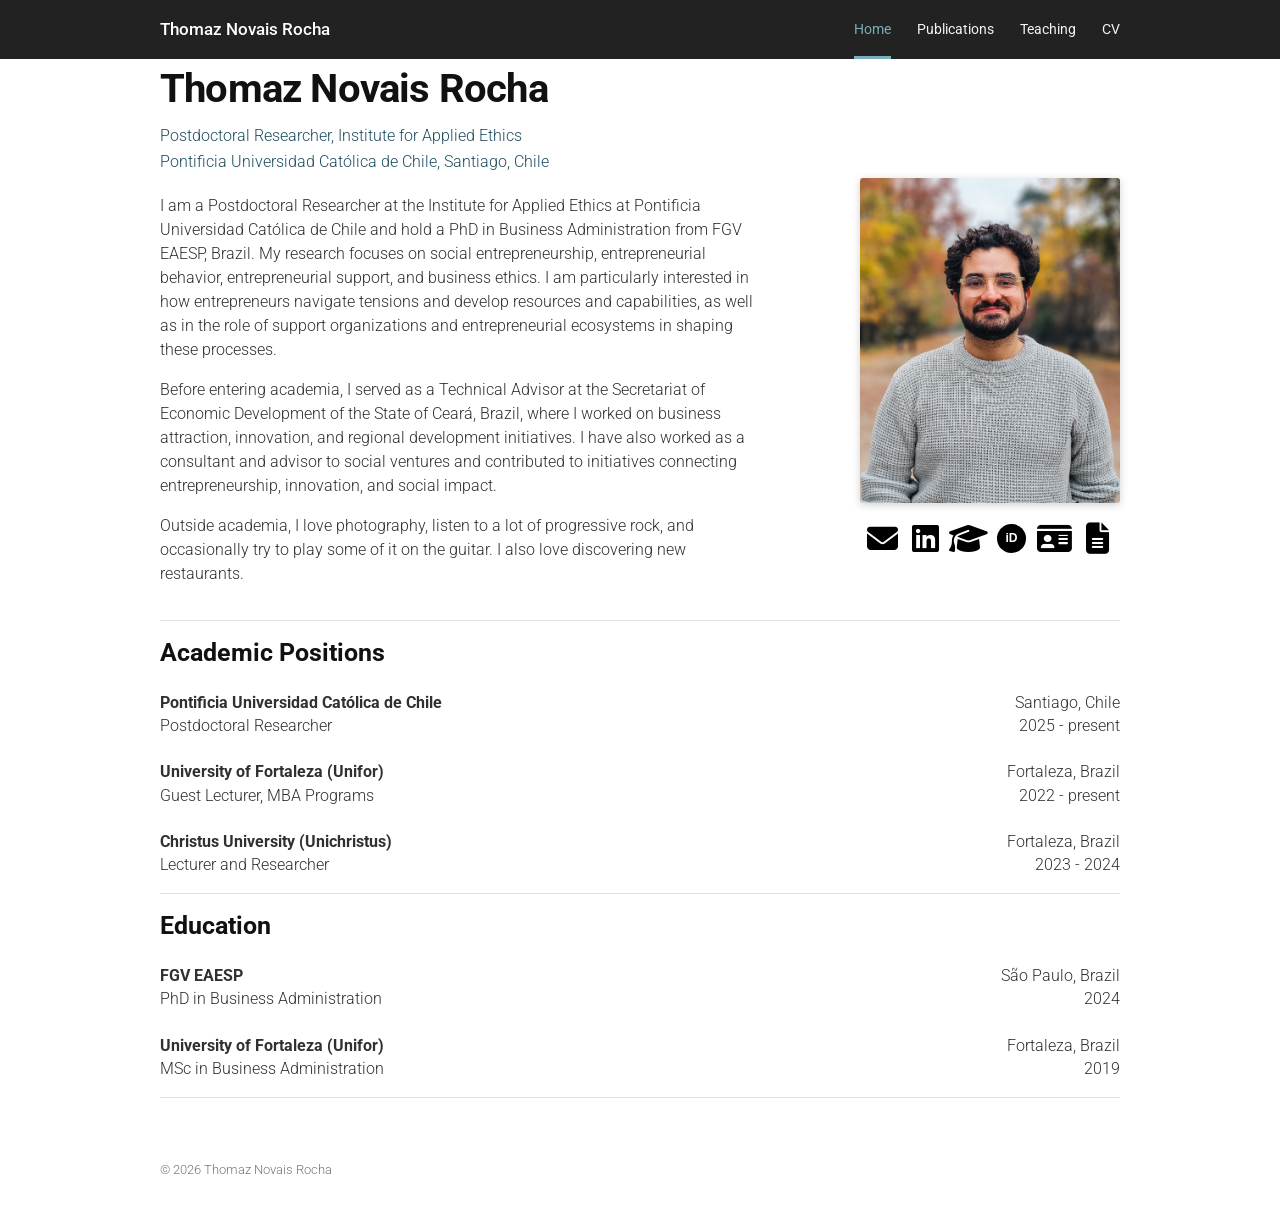
==== index.html @ 0691cf7c "Add dark site navigation to home" ====
<!doctype html>
<html lang="en">
<head>
  <meta charset="utf-8">
  <meta name="viewport" content="width=device-width, initial-scale=1">
  <meta name="description" content="Academic website of Thomaz Novais Rocha, Postdoctoral Researcher at the Institute for Applied Ethics, Pontificia Universidad Católica de Chile.">
  <meta property="og:title" content="Thomaz Novais Rocha">
  <meta property="og:description" content="Postdoctoral Researcher at the Institute for Applied Ethics, Pontificia Universidad Católica de Chile.">
  <meta property="og:type" content="website">
  <title>Thomaz Novais Rocha</title>
  <link rel="preconnect" href="https://fonts.googleapis.com">
  <link rel="preconnect" href="https://fonts.gstatic.com" crossorigin>
  <link href="https://fonts.googleapis.com/css2?family=Roboto+Mono:wght@400;500&family=Roboto:wght@300;400;500;700&display=swap" rel="stylesheet">
  <link rel="stylesheet" href="https://cdnjs.cloudflare.com/ajax/libs/font-awesome/6.6.0/css/all.min.css">
  <link rel="stylesheet" href="styles.css?v=20260915-16">
</head>
<body>
<header class="site-header">
  <div class="wrap top-nav">
    <div class="site-name"><a href="index.html">Thomaz Novais Rocha</a></div>
    <nav aria-label="Primary navigation">
      <a class="active" href="index.html">Home</a>
      <a href="publications.html">Publications</a>
      <a href="teaching.html">Teaching</a>
      <a href="cv.html">CV</a>
    </nav>
  </div>
</header>

<main>
  <div class="wrap">
    <section class="intro-section">
      <div class="intro-copy">
        <h1>Thomaz Novais Rocha</h1>
        <p class="role">Postdoctoral Researcher, Institute for Applied Ethics</p>
        <p class="affil">Pontificia Universidad Católica de Chile, Santiago, Chile</p>

        <div class="bio">
          <p>I am a Postdoctoral Researcher at the Institute for Applied Ethics at Pontificia Universidad Católica de Chile and hold a PhD in Business Administration from FGV EAESP, Brazil. My research focuses on social entrepreneurship, entrepreneurial behavior, entrepreneurial support, and business ethics. I am particularly interested in how entrepreneurs navigate tensions and develop resources and capabilities, as well as in the role of support organizations and entrepreneurial ecosystems in shaping these processes.</p>

          <p>Before entering academia, I served as a Technical Advisor at the Secretariat of Economic Development of the State of Ceará, Brazil, where I worked on business attraction, innovation, and regional development initiatives. I have also worked as a consultant and advisor to social ventures and contributed to initiatives connecting entrepreneurship, innovation, and social impact.</p>

          <p>Outside academia, I love photography, listen to a lot of progressive rock, and occasionally try to play some of it on the guitar. I also love discovering new restaurants.</p>
        </div>
      </div>

      <aside class="profile-panel" aria-label="Profile links">
        <img class="photo" src="assets/thomaz.jpg" alt="Thomaz Novais Rocha">
        <div class="contact-icons">
          <a href="mailto:thomaz.novais@uc.cl" aria-label="Email" title="Email"><i class="fa-solid fa-envelope"></i></a>
          <a href="https://www.linkedin.com/in/thomaznr/" target="_blank" rel="noopener" aria-label="LinkedIn" title="LinkedIn"><i class="fa-brands fa-linkedin"></i></a>
          <a href="https://scholar.google.com.br/citations?hl=pt-BR&user=ff-VyqAAAAAJ" target="_blank" rel="noopener" aria-label="Google Scholar" title="Google Scholar"><i class="fa-solid fa-graduation-cap"></i></a>
          <a href="https://orcid.org/0000-0002-9098-4079" target="_blank" rel="noopener" aria-label="ORCID" title="ORCID" class="orcid-link">
            <svg class="orcid-icon" viewBox="0 0 64 64" aria-hidden="true" focusable="false"><circle cx="32" cy="32" r="30" fill="currentColor"/><text x="32" y="40" text-anchor="middle" font-family="Arial, Helvetica, sans-serif" font-size="25" font-weight="700" fill="#fff">iD</text></svg>
          </a>
          <a href="http://lattes.cnpq.br/4488972734189417" target="_blank" rel="noopener" aria-label="Lattes" title="Lattes"><i class="fa-solid fa-id-card"></i></a>
          <a href="cv.html" aria-label="Curriculum Vitae" title="Curriculum Vitae"><i class="fa-solid fa-file-lines"></i></a>
        </div>
      </aside>
    </section>

    <hr class="home-rule">

    <div class="academic-container">
      <p class="academic-heading">Academic Positions</p>

      <div class="bioword1 academic-bold">Pontificia Universidad Católica de Chile</div>
      <div class="bioword2">Santiago, Chile</div>
      <br>
      <div class="bioword1">Postdoctoral Researcher</div>
      <div class="bioword2">2025 - present</div>
      <br><br>

      <div class="bioword1 academic-bold">University of Fortaleza (Unifor)</div>
      <div class="bioword2">Fortaleza, Brazil</div>
      <br>
      <div class="bioword1">Guest Lecturer, MBA Programs</div>
      <div class="bioword2">2022 - present</div>
      <br><br>

      <div class="bioword1 academic-bold">Christus University (Unichristus)</div>
      <div class="bioword2">Fortaleza, Brazil</div>
      <br>
      <div class="bioword1">Lecturer and Researcher</div>
      <div class="bioword2">2023 - 2024</div>
      <br>
    </div>

    <hr class="home-rule">

    <div class="academic-container">
      <p class="academic-heading">Education</p>

      <div class="bioword1 academic-bold">FGV EAESP</div>
      <div class="bioword2">São Paulo, Brazil</div>
      <br>
      <div class="bioword1">PhD in Business Administration</div>
      <div class="bioword2">2024</div>
      <br><br>

      <div class="bioword1 academic-bold">University of Fortaleza (Unifor)</div>
      <div class="bioword2">Fortaleza, Brazil</div>
      <br>
      <div class="bioword1">MSc in Business Administration</div>
      <div class="bioword2">2019</div>
      <br>
    </div>

    <hr class="home-rule">
  </div>
</main>

<footer><div class="wrap">© 2026 Thomaz Novais Rocha</div></footer>
</body>
</html>
---- styles.css ----
:root{--ink:#303030;--muted:#555;--line:#e1e1e1;--link:#111;--paper:#fff;--soft:#f7f7f7;--accent:#1f4e5f;--accent-dark:#173b48;--accent-soft:#eef4f5;--accent-line:#cddfe4;--nav:#222;--nav-accent:#79aebb;--max:960px}*{box-sizing:border-box}html{scroll-behavior:smooth}body{margin:0;background:var(--paper);color:var(--ink);font-family:"Roboto",Arial,sans-serif;font-size:16px;font-weight:300;line-height:1.5}.wrap{width:min(calc(100% - 64px),var(--max));margin:0 auto}a{color:var(--link)}header{background:var(--nav)}.top-nav{min-height:58px;display:flex;justify-content:space-between;align-items:center;gap:28px}.site-name{flex:0 0 auto}.site-name a{color:#fff;text-decoration:none;font-size:17px;font-weight:500;line-height:1}.top-nav nav{display:flex;gap:26px;align-items:center;justify-content:flex-end;flex-wrap:wrap}.top-nav nav a{color:#f4f4f4;text-decoration:none;font-size:14px;font-weight:400;padding:19px 0 16px;border-bottom:3px solid transparent;transition:color .15s ease,border-color .15s ease}.top-nav nav a:hover,.top-nav nav a.active{color:var(--nav-accent);border-bottom-color:var(--nav-accent)}main{padding:8px 0 40px}.intro-section{display:grid;grid-template-columns:minmax(0,1fr) 260px;column-gap:42px;align-items:start;padding:0 0 18px;border-top:0}.intro-copy h1{font-size:40px;line-height:1.12;font-weight:700;letter-spacing:-.02em;margin:0 0 10px;color:#111}.intro-copy h1 strong{font-weight:700}.role,.affil{font-size:16px;margin:0;color:var(--accent)}.role{margin-top:12px;font-weight:300}.affil{margin-top:2px;margin-bottom:20px}.bio{max-width:600px;font-size:16px}.bio p{margin:0 0 16px}.profile-panel{padding-top:111px}.photo{width:100%;display:block;border-radius:3px;box-shadow:0 2px 8px rgba(0,0,0,.18);aspect-ratio:4/5;object-fit:cover}.contact-icons{display:flex;justify-content:center;gap:11px;margin-top:18px;align-items:center;flex-wrap:nowrap}.contact-icons a{color:#000;text-decoration:none;font-size:31px;line-height:1;display:inline-flex;align-items:center;justify-content:center;width:32px;height:34px;transition:color .15s ease,opacity .15s ease}.contact-icons a:hover{color:var(--accent);opacity:1}.orcid-icon{width:31px;height:31px;display:block}.home-rule{border:0;border-top:1px solid var(--line);margin:0}.academic-container{width:100%;display:block;padding:17px 0 17px;font-size:16px;line-height:1.45;overflow:auto}.academic-heading{font-size:25px;font-weight:700;line-height:1.2;margin:0 0 23px;color:#111}.academic-bold{font-weight:700}.bioword1{float:left}.bioword2{float:right;text-align:right}.page{max-width:900px;padding-top:44px}.page h1{font-size:36px;font-weight:400;line-height:1.15;margin:0 0 18px;color:#222}.page-intro{font-size:16px;color:#444;max-width:780px;margin:0 0 38px}.entry{padding:24px 0;border-top:1px solid var(--line)}.entry h2{font-size:21px;font-weight:500;line-height:1.35;margin:0 0 7px;color:#2b2b2b}.entry p{margin:7px 0}.entry a,.page a{color:var(--accent)}.entry a:hover,.page a:hover{text-decoration:underline}.meta,.status{color:#555}.citation{max-width:840px}.citation strong{font-weight:700;color:#222}.badge{display:inline-block;font-family:"Roboto Mono",monospace;font-size:12px;font-weight:400;padding:3px 7px;border:1px solid var(--accent-line);border-radius:2px;background:transparent;color:var(--accent);letter-spacing:.01em}.course-list{margin:14px 0 0;padding-left:22px}.course-list li{margin:8px 0}.course-level{display:inline-block;margin-left:7px;padding:2px 7px;border:1px solid var(--accent-line);border-radius:2px;background:var(--accent-soft);color:var(--accent);font-family:"Roboto Mono",monospace;font-size:10px;font-weight:400;line-height:1.35;letter-spacing:.02em;vertical-align:1px;white-space:nowrap}.cv-page{max-width:960px}.cv-header{display:flex;align-items:center;justify-content:space-between;gap:24px;margin-bottom:20px}.cv-header h1{margin:0}.cv-download{display:inline-flex;align-items:center;justify-content:center;padding:8px 13px;border:1px solid var(--accent);border-radius:2px;background:#fff;color:var(--accent)!important;font-family:"Roboto Mono",monospace;font-size:12px;font-weight:500;letter-spacing:.01em;text-decoration:none;white-space:nowrap;transition:background .15s ease,color .15s ease,border-color .15s ease}.cv-download:hover{background:var(--accent);border-color:var(--accent);color:#fff!important;text-decoration:none!important}.cv-frame{display:block;width:100%;height:calc(100vh - 190px);min-height:720px;border:1px solid var(--line);background:#f5f5f5}.cv-fallback{font-size:14px;color:#666;margin-top:12px}footer{padding:22px 0 34px;color:#777;font-size:13px;margin-top:0}@media(max-width:760px){.wrap{width:min(calc(100% - 36px),var(--max))}.top-nav{min-height:auto;align-items:flex-start;flex-direction:column;gap:8px;padding:14px 0 0}.site-name a{font-size:16px}.top-nav nav{gap:18px;justify-content:flex-start;width:100%}.top-nav nav a{padding:8px 0 11px}.intro-section{grid-template-columns:1fr;gap:26px;padding-bottom:28px}.intro-copy h1{font-size:34px}.bio{max-width:none}.profile-panel{padding-top:0;max-width:300px}.contact-icons{justify-content:flex-start;padding-left:6px;gap:14px;flex-wrap:wrap}.bioword1,.bioword2{float:none;text-align:left}.academic-container br{display:none}.academic-container .bioword2{margin-bottom:10px}.academic-heading{margin-bottom:18px}.page{padding-top:32px}.page h1{font-size:32px}.cv-header{align-items:flex-start}.cv-frame{height:72vh;min-height:540px}}
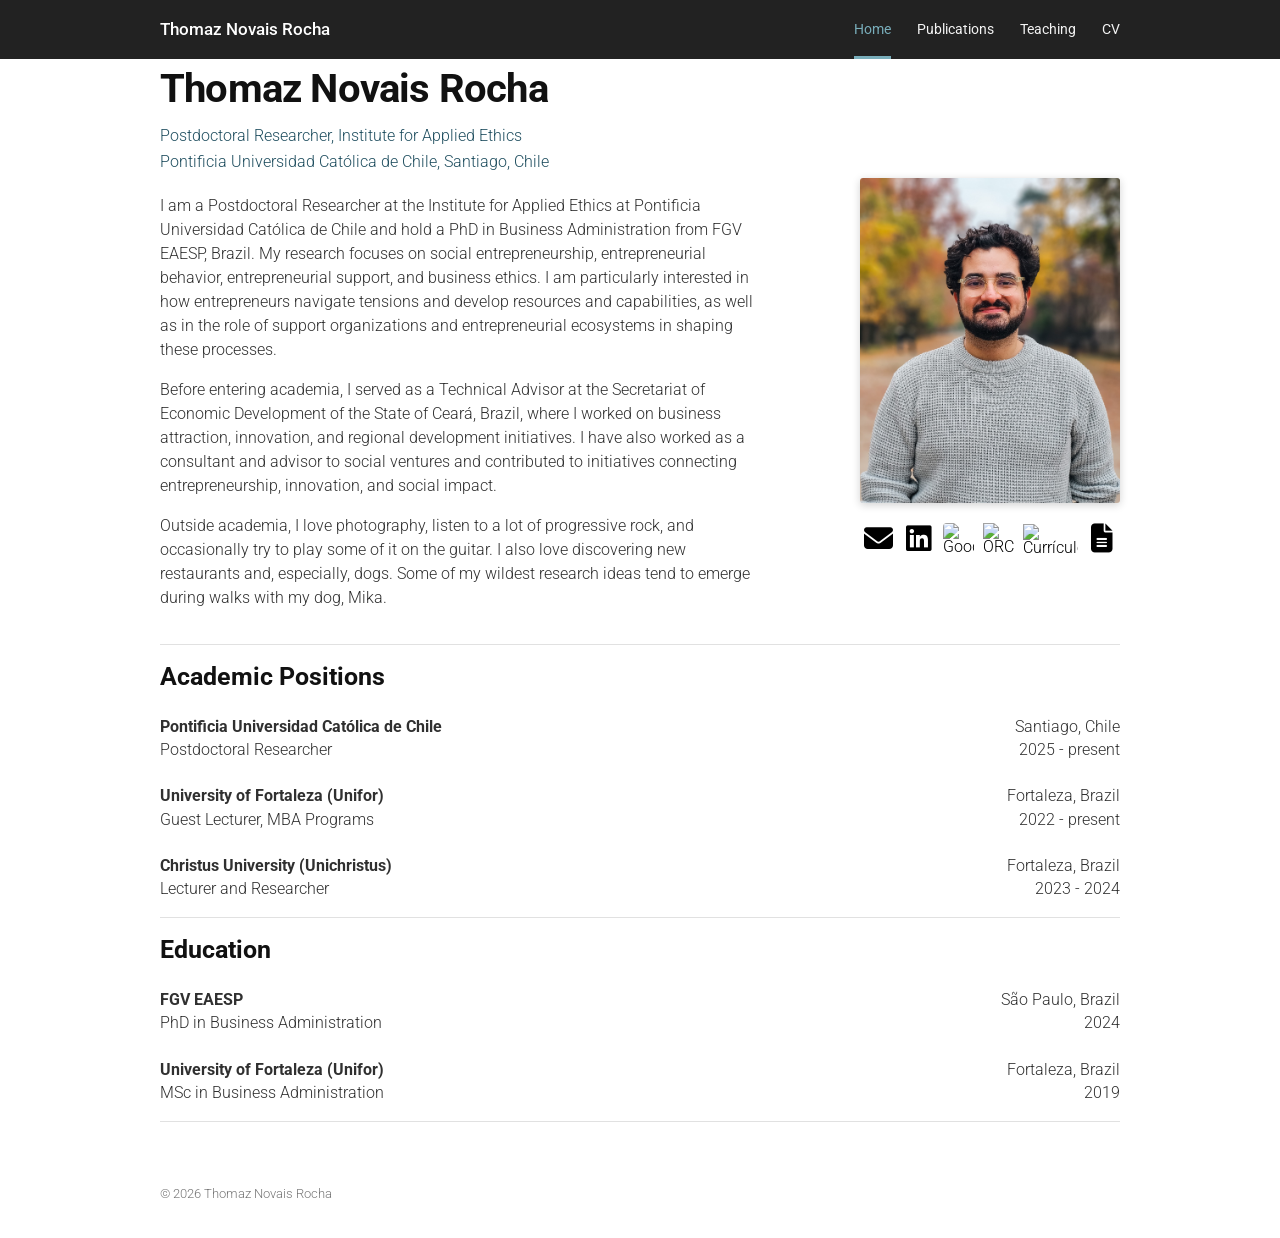
==== commit edc07076: "Use real Scholar ORCID and Lattes logos and add Mika bio note" ====
--- a/index.html
+++ b/index.html
@@ -12,7 +12,7 @@
   <link rel="preconnect" href="https://fonts.gstatic.com" crossorigin>
   <link href="https://fonts.googleapis.com/css2?family=Roboto+Mono:wght@400;500&family=Roboto:wght@300;400;500;700&display=swap" rel="stylesheet">
   <link rel="stylesheet" href="https://cdnjs.cloudflare.com/ajax/libs/font-awesome/6.6.0/css/all.min.css">
-  <link rel="stylesheet" href="styles.css?v=20260915-16">
+  <link rel="stylesheet" href="styles.css?v=20260915-17">
 </head>
 <body>
 <header class="site-header">
@@ -40,7 +40,7 @@
 
           <p>Before entering academia, I served as a Technical Advisor at the Secretariat of Economic Development of the State of Ceará, Brazil, where I worked on business attraction, innovation, and regional development initiatives. I have also worked as a consultant and advisor to social ventures and contributed to initiatives connecting entrepreneurship, innovation, and social impact.</p>
 
-          <p>Outside academia, I love photography, listen to a lot of progressive rock, and occasionally try to play some of it on the guitar. I also love discovering new restaurants.</p>
+          <p>Outside academia, I love photography, listen to a lot of progressive rock, and occasionally try to play some of it on the guitar. I also love discovering new restaurants and, especially, dogs. Some of my wildest research ideas tend to emerge during walks with my dog, Mika.</p>
         </div>
       </div>
 
@@ -49,11 +49,9 @@
         <div class="contact-icons">
           <a href="mailto:thomaz.novais@uc.cl" aria-label="Email" title="Email"><i class="fa-solid fa-envelope"></i></a>
           <a href="https://www.linkedin.com/in/thomaznr/" target="_blank" rel="noopener" aria-label="LinkedIn" title="LinkedIn"><i class="fa-brands fa-linkedin"></i></a>
-          <a href="https://scholar.google.com.br/citations?hl=pt-BR&user=ff-VyqAAAAAJ" target="_blank" rel="noopener" aria-label="Google Scholar" title="Google Scholar"><i class="fa-solid fa-graduation-cap"></i></a>
-          <a href="https://orcid.org/0000-0002-9098-4079" target="_blank" rel="noopener" aria-label="ORCID" title="ORCID" class="orcid-link">
-            <svg class="orcid-icon" viewBox="0 0 64 64" aria-hidden="true" focusable="false"><circle cx="32" cy="32" r="30" fill="currentColor"/><text x="32" y="40" text-anchor="middle" font-family="Arial, Helvetica, sans-serif" font-size="25" font-weight="700" fill="#fff">iD</text></svg>
-          </a>
-          <a href="http://lattes.cnpq.br/4488972734189417" target="_blank" rel="noopener" aria-label="Lattes" title="Lattes"><i class="fa-solid fa-id-card"></i></a>
+          <a class="logo-link" href="https://scholar.google.com.br/citations?hl=pt-BR&user=ff-VyqAAAAAJ" target="_blank" rel="noopener" aria-label="Google Scholar" title="Google Scholar"><img class="contact-logo scholar-logo" src="https://scholar.google.com/apple-touch-icon.png" alt="Google Scholar logo"></a>
+          <a class="logo-link" href="https://orcid.org/0000-0002-9098-4079" target="_blank" rel="noopener" aria-label="ORCID" title="ORCID"><img class="contact-logo orcid-logo" src="https://orcid.org/sites/default/files/images/orcid_32x32.png" alt="ORCID iD logo"></a>
+          <a class="logo-link" href="http://lattes.cnpq.br/4488972734189417" target="_blank" rel="noopener" aria-label="Lattes" title="Lattes"><img class="contact-logo lattes-logo" src="https://www.gov.br/cnpq/pt-br/acesso-a-informacao/acoes-e-programas/premios/premio-mulheres-ciencia/icone-lattes.png/@@images/image" alt="Currículo Lattes logo"></a>
           <a href="cv.html" aria-label="Curriculum Vitae" title="Curriculum Vitae"><i class="fa-solid fa-file-lines"></i></a>
         </div>
       </aside>
--- a/styles.css
+++ b/styles.css
@@ -1 +1 @@
-:root{--ink:#303030;--muted:#555;--line:#e1e1e1;--link:#111;--paper:#fff;--soft:#f7f7f7;--accent:#1f4e5f;--accent-dark:#173b48;--accent-soft:#eef4f5;--accent-line:#cddfe4;--nav:#222;--nav-accent:#79aebb;--max:960px}*{box-sizing:border-box}html{scroll-behavior:smooth}body{margin:0;background:var(--paper);color:var(--ink);font-family:"Roboto",Arial,sans-serif;font-size:16px;font-weight:300;line-height:1.5}.wrap{width:min(calc(100% - 64px),var(--max));margin:0 auto}a{color:var(--link)}header{background:var(--nav)}.top-nav{min-height:58px;display:flex;justify-content:space-between;align-items:center;gap:28px}.site-name{flex:0 0 auto}.site-name a{color:#fff;text-decoration:none;font-size:17px;font-weight:500;line-height:1}.top-nav nav{display:flex;gap:26px;align-items:center;justify-content:flex-end;flex-wrap:wrap}.top-nav nav a{color:#f4f4f4;text-decoration:none;font-size:14px;font-weight:400;padding:19px 0 16px;border-bottom:3px solid transparent;transition:color .15s ease,border-color .15s ease}.top-nav nav a:hover,.top-nav nav a.active{color:var(--nav-accent);border-bottom-color:var(--nav-accent)}main{padding:8px 0 40px}.intro-section{display:grid;grid-template-columns:minmax(0,1fr) 260px;column-gap:42px;align-items:start;padding:0 0 18px;border-top:0}.intro-copy h1{font-size:40px;line-height:1.12;font-weight:700;letter-spacing:-.02em;margin:0 0 10px;color:#111}.intro-copy h1 strong{font-weight:700}.role,.affil{font-size:16px;margin:0;color:var(--accent)}.role{margin-top:12px;font-weight:300}.affil{margin-top:2px;margin-bottom:20px}.bio{max-width:600px;font-size:16px}.bio p{margin:0 0 16px}.profile-panel{padding-top:111px}.photo{width:100%;display:block;border-radius:3px;box-shadow:0 2px 8px rgba(0,0,0,.18);aspect-ratio:4/5;object-fit:cover}.contact-icons{display:flex;justify-content:center;gap:11px;margin-top:18px;align-items:center;flex-wrap:nowrap}.contact-icons a{color:#000;text-decoration:none;font-size:31px;line-height:1;display:inline-flex;align-items:center;justify-content:center;width:32px;height:34px;transition:color .15s ease,opacity .15s ease}.contact-icons a:hover{color:var(--accent);opacity:1}.orcid-icon{width:31px;height:31px;display:block}.home-rule{border:0;border-top:1px solid var(--line);margin:0}.academic-container{width:100%;display:block;padding:17px 0 17px;font-size:16px;line-height:1.45;overflow:auto}.academic-heading{font-size:25px;font-weight:700;line-height:1.2;margin:0 0 23px;color:#111}.academic-bold{font-weight:700}.bioword1{float:left}.bioword2{float:right;text-align:right}.page{max-width:900px;padding-top:44px}.page h1{font-size:36px;font-weight:400;line-height:1.15;margin:0 0 18px;color:#222}.page-intro{font-size:16px;color:#444;max-width:780px;margin:0 0 38px}.entry{padding:24px 0;border-top:1px solid var(--line)}.entry h2{font-size:21px;font-weight:500;line-height:1.35;margin:0 0 7px;color:#2b2b2b}.entry p{margin:7px 0}.entry a,.page a{color:var(--accent)}.entry a:hover,.page a:hover{text-decoration:underline}.meta,.status{color:#555}.citation{max-width:840px}.citation strong{font-weight:700;color:#222}.badge{display:inline-block;font-family:"Roboto Mono",monospace;font-size:12px;font-weight:400;padding:3px 7px;border:1px solid var(--accent-line);border-radius:2px;background:transparent;color:var(--accent);letter-spacing:.01em}.course-list{margin:14px 0 0;padding-left:22px}.course-list li{margin:8px 0}.course-level{display:inline-block;margin-left:7px;padding:2px 7px;border:1px solid var(--accent-line);border-radius:2px;background:var(--accent-soft);color:var(--accent);font-family:"Roboto Mono",monospace;font-size:10px;font-weight:400;line-height:1.35;letter-spacing:.02em;vertical-align:1px;white-space:nowrap}.cv-page{max-width:960px}.cv-header{display:flex;align-items:center;justify-content:space-between;gap:24px;margin-bottom:20px}.cv-header h1{margin:0}.cv-download{display:inline-flex;align-items:center;justify-content:center;padding:8px 13px;border:1px solid var(--accent);border-radius:2px;background:#fff;color:var(--accent)!important;font-family:"Roboto Mono",monospace;font-size:12px;font-weight:500;letter-spacing:.01em;text-decoration:none;white-space:nowrap;transition:background .15s ease,color .15s ease,border-color .15s ease}.cv-download:hover{background:var(--accent);border-color:var(--accent);color:#fff!important;text-decoration:none!important}.cv-frame{display:block;width:100%;height:calc(100vh - 190px);min-height:720px;border:1px solid var(--line);background:#f5f5f5}.cv-fallback{font-size:14px;color:#666;margin-top:12px}footer{padding:22px 0 34px;color:#777;font-size:13px;margin-top:0}@media(max-width:760px){.wrap{width:min(calc(100% - 36px),var(--max))}.top-nav{min-height:auto;align-items:flex-start;flex-direction:column;gap:8px;padding:14px 0 0}.site-name a{font-size:16px}.top-nav nav{gap:18px;justify-content:flex-start;width:100%}.top-nav nav a{padding:8px 0 11px}.intro-section{grid-template-columns:1fr;gap:26px;padding-bottom:28px}.intro-copy h1{font-size:34px}.bio{max-width:none}.profile-panel{padding-top:0;max-width:300px}.contact-icons{justify-content:flex-start;padding-left:6px;gap:14px;flex-wrap:wrap}.bioword1,.bioword2{float:none;text-align:left}.academic-container br{display:none}.academic-container .bioword2{margin-bottom:10px}.academic-heading{margin-bottom:18px}.page{padding-top:32px}.page h1{font-size:32px}.cv-header{align-items:flex-start}.cv-frame{height:72vh;min-height:540px}}+:root{--ink:#303030;--muted:#555;--line:#e1e1e1;--link:#111;--paper:#fff;--soft:#f7f7f7;--accent:#1f4e5f;--accent-dark:#173b48;--accent-soft:#eef4f5;--accent-line:#cddfe4;--nav:#222;--nav-accent:#79aebb;--max:960px}*{box-sizing:border-box}html{scroll-behavior:smooth}body{margin:0;background:var(--paper);color:var(--ink);font-family:"Roboto",Arial,sans-serif;font-size:16px;font-weight:300;line-height:1.5}.wrap{width:min(calc(100% - 64px),var(--max));margin:0 auto}a{color:var(--link)}header{background:var(--nav)}.top-nav{min-height:58px;display:flex;justify-content:space-between;align-items:center;gap:28px}.site-name{flex:0 0 auto}.site-name a{color:#fff;text-decoration:none;font-size:17px;font-weight:500;line-height:1}.top-nav nav{display:flex;gap:26px;align-items:center;justify-content:flex-end;flex-wrap:wrap}.top-nav nav a{color:#f4f4f4;text-decoration:none;font-size:14px;font-weight:400;padding:19px 0 16px;border-bottom:3px solid transparent;transition:color .15s ease,border-color .15s ease}.top-nav nav a:hover,.top-nav nav a.active{color:var(--nav-accent);border-bottom-color:var(--nav-accent)}main{padding:8px 0 40px}.intro-section{display:grid;grid-template-columns:minmax(0,1fr) 260px;column-gap:42px;align-items:start;padding:0 0 18px;border-top:0}.intro-copy h1{font-size:40px;line-height:1.12;font-weight:700;letter-spacing:-.02em;margin:0 0 10px;color:#111}.intro-copy h1 strong{font-weight:700}.role,.affil{font-size:16px;margin:0;color:var(--accent)}.role{margin-top:12px;font-weight:300}.affil{margin-top:2px;margin-bottom:20px}.bio{max-width:600px;font-size:16px}.bio p{margin:0 0 16px}.profile-panel{padding-top:111px}.photo{width:100%;display:block;border-radius:3px;box-shadow:0 2px 8px rgba(0,0,0,.18);aspect-ratio:4/5;object-fit:cover}.contact-icons{display:flex;justify-content:center;gap:9px;margin-top:18px;align-items:center;flex-wrap:nowrap}.contact-icons a{color:#000;text-decoration:none;line-height:1;display:inline-flex;align-items:center;justify-content:center;height:34px;transition:opacity .15s ease,transform .15s ease}.contact-icons a:not(.logo-link){font-size:29px;width:31px}.contact-icons a:hover{opacity:.72;transform:translateY(-1px)}.contact-logo{display:block;object-fit:contain}.scholar-logo{width:31px;height:31px;border-radius:4px}.orcid-logo{width:31px;height:31px}.lattes-logo{width:55px;height:29px}.home-rule{border:0;border-top:1px solid var(--line);margin:0}.academic-container{width:100%;display:block;padding:17px 0 17px;font-size:16px;line-height:1.45;overflow:auto}.academic-heading{font-size:25px;font-weight:700;line-height:1.2;margin:0 0 23px;color:#111}.academic-bold{font-weight:700}.bioword1{float:left}.bioword2{float:right;text-align:right}.page{max-width:900px;padding-top:44px}.page h1{font-size:36px;font-weight:400;line-height:1.15;margin:0 0 18px;color:#222}.page-intro{font-size:16px;color:#444;max-width:780px;margin:0 0 38px}.entry{padding:24px 0;border-top:1px solid var(--line)}.entry h2{font-size:21px;font-weight:500;line-height:1.35;margin:0 0 7px;color:#2b2b2b}.entry p{margin:7px 0}.entry a,.page a{color:var(--accent)}.entry a:hover,.page a:hover{text-decoration:underline}.meta,.status{color:#555}.citation{max-width:840px}.citation strong{font-weight:700;color:#222}.badge{display:inline-block;font-family:"Roboto Mono",monospace;font-size:12px;font-weight:400;padding:3px 7px;border:1px solid var(--accent-line);border-radius:2px;background:transparent;color:var(--accent);letter-spacing:.01em}.course-list{margin:14px 0 0;padding-left:22px}.course-list li{margin:8px 0}.course-level{display:inline-block;margin-left:7px;padding:2px 7px;border:1px solid var(--accent-line);border-radius:2px;background:var(--accent-soft);color:var(--accent);font-family:"Roboto Mono",monospace;font-size:10px;font-weight:400;line-height:1.35;letter-spacing:.02em;vertical-align:1px;white-space:nowrap}.cv-page{max-width:960px}.cv-header{display:flex;align-items:center;justify-content:space-between;gap:24px;margin-bottom:20px}.cv-header h1{margin:0}.cv-download{display:inline-flex;align-items:center;justify-content:center;padding:8px 13px;border:1px solid var(--accent);border-radius:2px;background:#fff;color:var(--accent)!important;font-family:"Roboto Mono",monospace;font-size:12px;font-weight:500;letter-spacing:.01em;text-decoration:none;white-space:nowrap;transition:background .15s ease,color .15s ease,border-color .15s ease}.cv-download:hover{background:var(--accent);border-color:var(--accent);color:#fff!important;text-decoration:none!important}.cv-frame{display:block;width:100%;height:calc(100vh - 190px);min-height:720px;border:1px solid var(--line);background:#f5f5f5}.cv-fallback{font-size:14px;color:#666;margin-top:12px}footer{padding:22px 0 34px;color:#777;font-size:13px;margin-top:0}@media(max-width:760px){.wrap{width:min(calc(100% - 36px),var(--max))}.top-nav{min-height:auto;align-items:flex-start;flex-direction:column;gap:8px;padding:14px 0 0}.site-name a{font-size:16px}.top-nav nav{gap:18px;justify-content:flex-start;width:100%}.top-nav nav a{padding:8px 0 11px}.intro-section{grid-template-columns:1fr;gap:26px;padding-bottom:28px}.intro-copy h1{font-size:34px}.bio{max-width:none}.profile-panel{padding-top:0;max-width:300px}.contact-icons{justify-content:flex-start;padding-left:6px;gap:11px;flex-wrap:wrap}.bioword1,.bioword2{float:none;text-align:left}.academic-container br{display:none}.academic-container .bioword2{margin-bottom:10px}.academic-heading{margin-bottom:18px}.page{padding-top:32px}.page h1{font-size:32px}.cv-header{align-items:flex-start}.cv-frame{height:72vh;min-height:540px}}
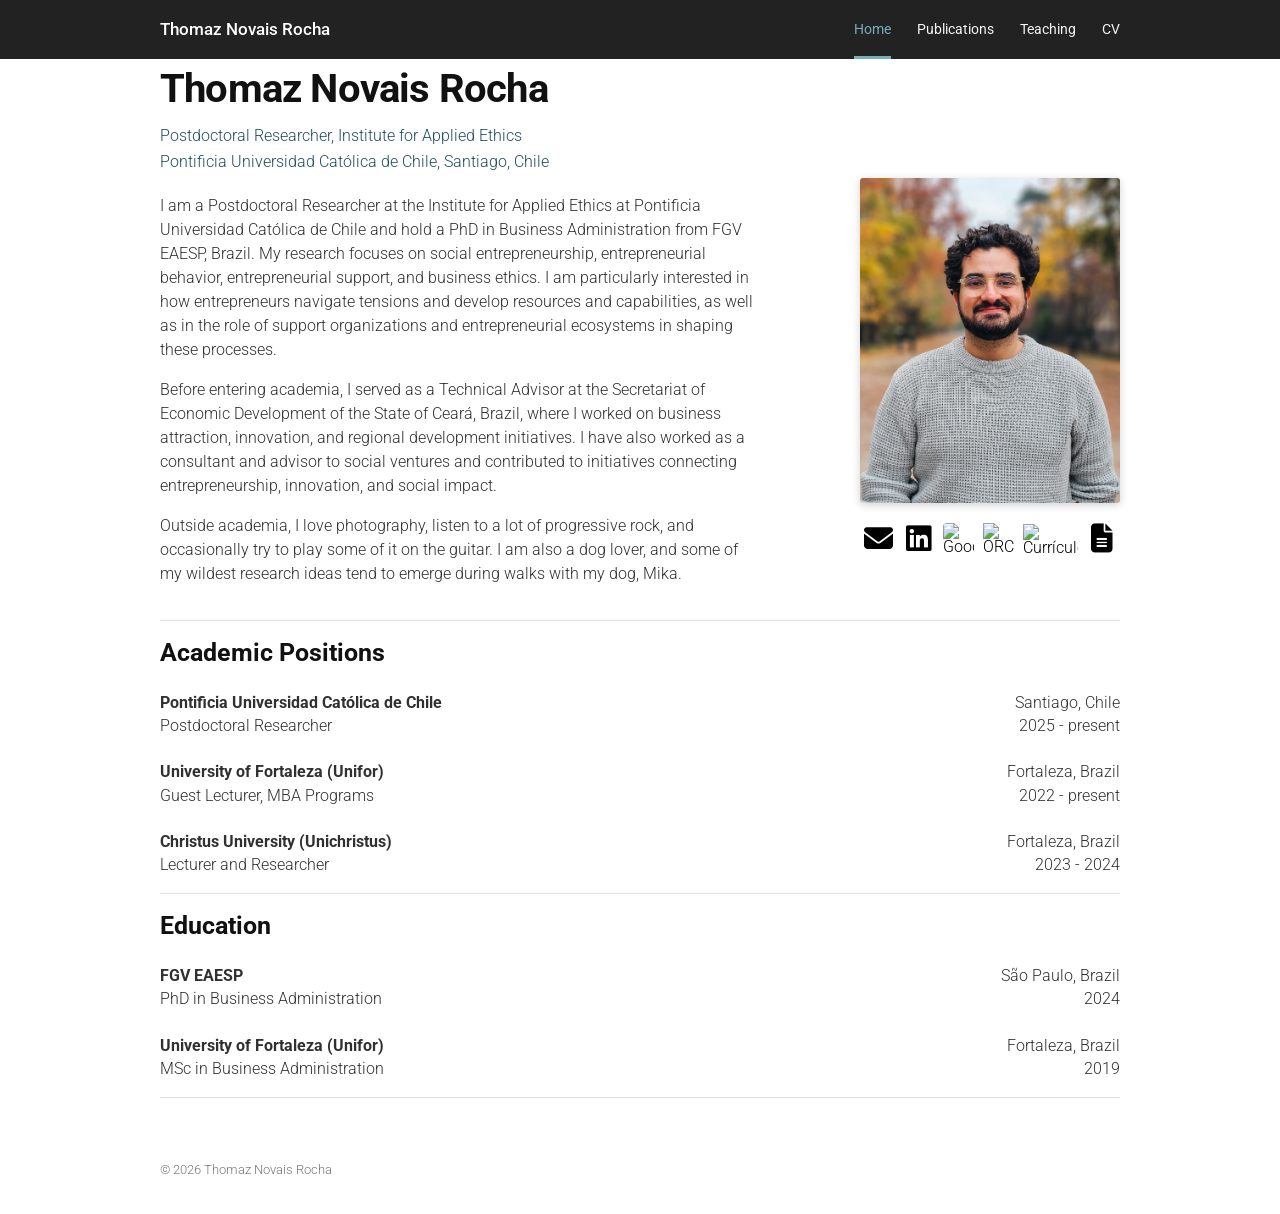
==== commit 95d6b490: "Remove restaurant reference from bio" ====
--- a/index.html
+++ b/index.html
@@ -40,7 +40,7 @@
 
           <p>Before entering academia, I served as a Technical Advisor at the Secretariat of Economic Development of the State of Ceará, Brazil, where I worked on business attraction, innovation, and regional development initiatives. I have also worked as a consultant and advisor to social ventures and contributed to initiatives connecting entrepreneurship, innovation, and social impact.</p>
 
-          <p>Outside academia, I love photography, listen to a lot of progressive rock, and occasionally try to play some of it on the guitar. I also love discovering new restaurants and, especially, dogs. Some of my wildest research ideas tend to emerge during walks with my dog, Mika.</p>
+          <p>Outside academia, I love photography, listen to a lot of progressive rock, and occasionally try to play some of it on the guitar. I am also a dog lover, and some of my wildest research ideas tend to emerge during walks with my dog, Mika.</p>
         </div>
       </div>
 
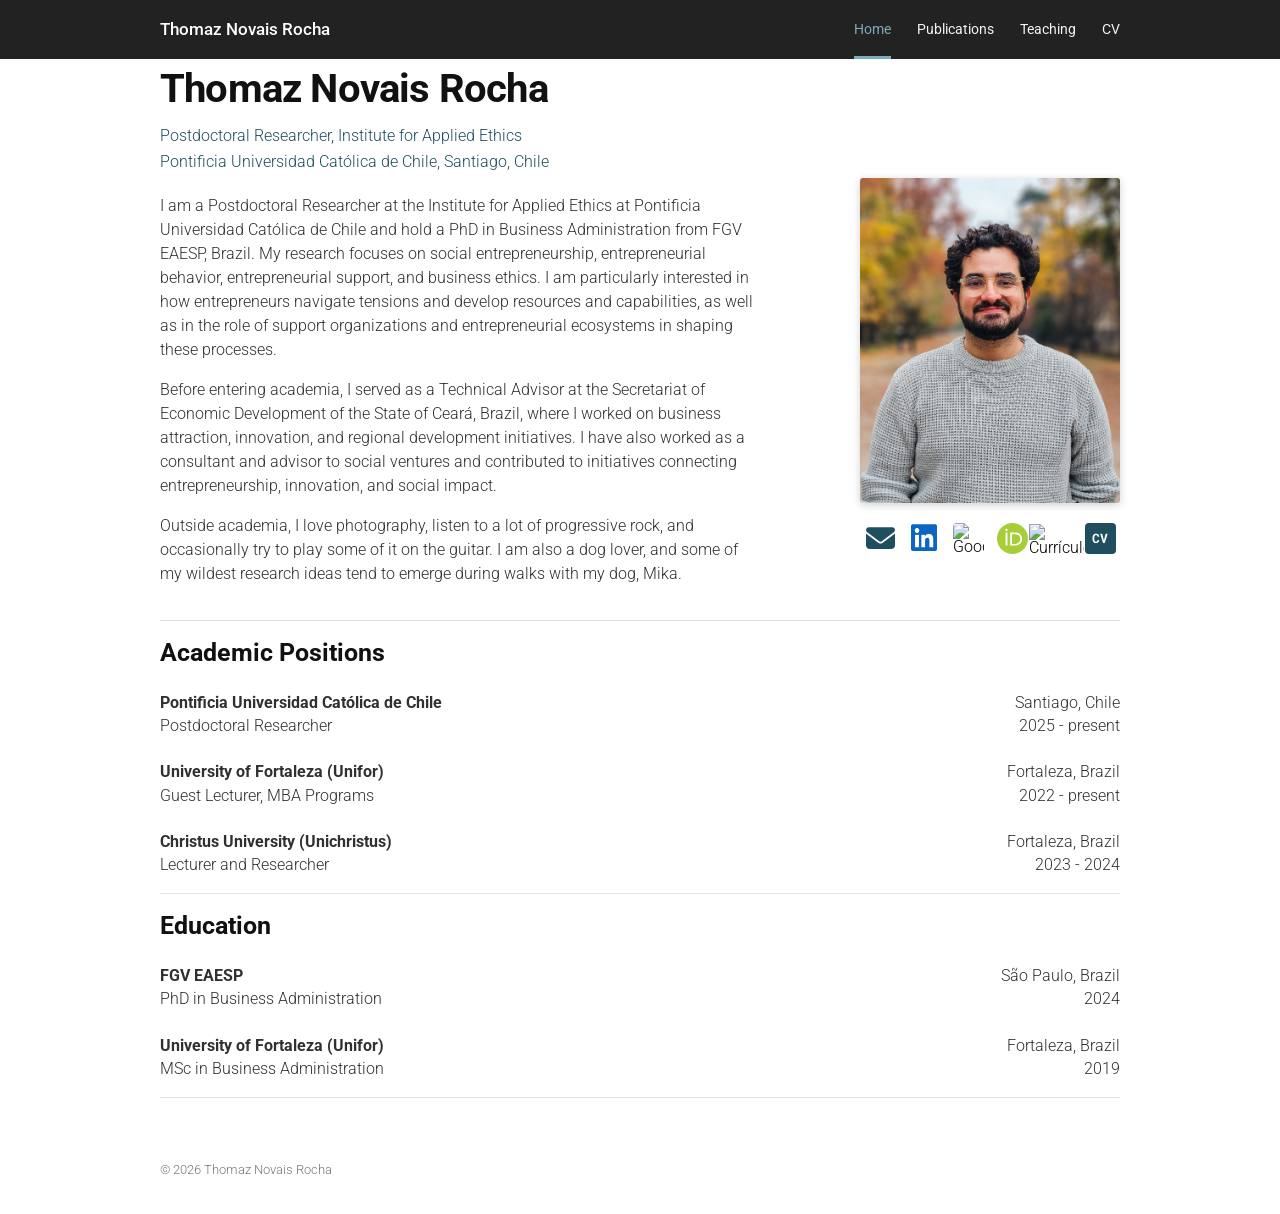
==== commit 64f03d9f: "Use colored brand icons and clear CV badge" ====
--- a/index.html
+++ b/index.html
@@ -10,9 +10,9 @@
   <title>Thomaz Novais Rocha</title>
   <link rel="preconnect" href="https://fonts.googleapis.com">
   <link rel="preconnect" href="https://fonts.gstatic.com" crossorigin>
-  <link href="https://fonts.googleapis.com/css2?family=Roboto+Mono:wght@400;500&family=Roboto:wght@300;400;500;700&display=swap" rel="stylesheet">
+  <link href="https://fonts.googleapis.com/css2?family=Roboto+Mono:wght@400;500;700&family=Roboto:wght@300;400;500;700&display=swap" rel="stylesheet">
   <link rel="stylesheet" href="https://cdnjs.cloudflare.com/ajax/libs/font-awesome/6.6.0/css/all.min.css">
-  <link rel="stylesheet" href="styles.css?v=20260915-17">
+  <link rel="stylesheet" href="styles.css?v=20260915-19">
 </head>
 <body>
 <header class="site-header">
@@ -47,12 +47,12 @@
       <aside class="profile-panel" aria-label="Profile links">
         <img class="photo" src="assets/thomaz.jpg" alt="Thomaz Novais Rocha">
         <div class="contact-icons">
-          <a href="mailto:thomaz.novais@uc.cl" aria-label="Email" title="Email"><i class="fa-solid fa-envelope"></i></a>
-          <a href="https://www.linkedin.com/in/thomaznr/" target="_blank" rel="noopener" aria-label="LinkedIn" title="LinkedIn"><i class="fa-brands fa-linkedin"></i></a>
+          <a class="email-link" href="mailto:thomaz.novais@uc.cl" aria-label="Email" title="Email"><i class="fa-solid fa-envelope"></i></a>
+          <a class="linkedin-link" href="https://www.linkedin.com/in/thomaznr/" target="_blank" rel="noopener" aria-label="LinkedIn" title="LinkedIn"><i class="fa-brands fa-linkedin"></i></a>
           <a class="logo-link" href="https://scholar.google.com.br/citations?hl=pt-BR&user=ff-VyqAAAAAJ" target="_blank" rel="noopener" aria-label="Google Scholar" title="Google Scholar"><img class="contact-logo scholar-logo" src="https://scholar.google.com/apple-touch-icon.png" alt="Google Scholar logo"></a>
-          <a class="logo-link" href="https://orcid.org/0000-0002-9098-4079" target="_blank" rel="noopener" aria-label="ORCID" title="ORCID"><img class="contact-logo orcid-logo" src="https://orcid.org/sites/default/files/images/orcid_32x32.png" alt="ORCID iD logo"></a>
+          <a class="logo-link" href="https://orcid.org/0000-0002-9098-4079" target="_blank" rel="noopener" aria-label="ORCID" title="ORCID"><img class="contact-logo orcid-logo" src="assets/orcid.svg" alt="ORCID logo"></a>
           <a class="logo-link" href="http://lattes.cnpq.br/4488972734189417" target="_blank" rel="noopener" aria-label="Lattes" title="Lattes"><img class="contact-logo lattes-logo" src="https://www.gov.br/cnpq/pt-br/acesso-a-informacao/acoes-e-programas/premios/premio-mulheres-ciencia/icone-lattes.png/@@images/image" alt="Currículo Lattes logo"></a>
-          <a href="cv.html" aria-label="Curriculum Vitae" title="Curriculum Vitae"><i class="fa-solid fa-file-lines"></i></a>
+          <a class="cv-link" href="cv.html" aria-label="Curriculum Vitae" title="Curriculum Vitae"><span class="cv-icon-text">CV</span></a>
         </div>
       </aside>
     </section>
--- a/styles.css
+++ b/styles.css
@@ -1 +1 @@
-:root{--ink:#303030;--muted:#555;--line:#e1e1e1;--link:#111;--paper:#fff;--soft:#f7f7f7;--accent:#1f4e5f;--accent-dark:#173b48;--accent-soft:#eef4f5;--accent-line:#cddfe4;--nav:#222;--nav-accent:#79aebb;--max:960px}*{box-sizing:border-box}html{scroll-behavior:smooth}body{margin:0;background:var(--paper);color:var(--ink);font-family:"Roboto",Arial,sans-serif;font-size:16px;font-weight:300;line-height:1.5}.wrap{width:min(calc(100% - 64px),var(--max));margin:0 auto}a{color:var(--link)}header{background:var(--nav)}.top-nav{min-height:58px;display:flex;justify-content:space-between;align-items:center;gap:28px}.site-name{flex:0 0 auto}.site-name a{color:#fff;text-decoration:none;font-size:17px;font-weight:500;line-height:1}.top-nav nav{display:flex;gap:26px;align-items:center;justify-content:flex-end;flex-wrap:wrap}.top-nav nav a{color:#f4f4f4;text-decoration:none;font-size:14px;font-weight:400;padding:19px 0 16px;border-bottom:3px solid transparent;transition:color .15s ease,border-color .15s ease}.top-nav nav a:hover,.top-nav nav a.active{color:var(--nav-accent);border-bottom-color:var(--nav-accent)}main{padding:8px 0 40px}.intro-section{display:grid;grid-template-columns:minmax(0,1fr) 260px;column-gap:42px;align-items:start;padding:0 0 18px;border-top:0}.intro-copy h1{font-size:40px;line-height:1.12;font-weight:700;letter-spacing:-.02em;margin:0 0 10px;color:#111}.intro-copy h1 strong{font-weight:700}.role,.affil{font-size:16px;margin:0;color:var(--accent)}.role{margin-top:12px;font-weight:300}.affil{margin-top:2px;margin-bottom:20px}.bio{max-width:600px;font-size:16px}.bio p{margin:0 0 16px}.profile-panel{padding-top:111px}.photo{width:100%;display:block;border-radius:3px;box-shadow:0 2px 8px rgba(0,0,0,.18);aspect-ratio:4/5;object-fit:cover}.contact-icons{display:flex;justify-content:center;gap:9px;margin-top:18px;align-items:center;flex-wrap:nowrap}.contact-icons a{color:#000;text-decoration:none;line-height:1;display:inline-flex;align-items:center;justify-content:center;height:34px;transition:opacity .15s ease,transform .15s ease}.contact-icons a:not(.logo-link){font-size:29px;width:31px}.contact-icons a:hover{opacity:.72;transform:translateY(-1px)}.contact-logo{display:block;object-fit:contain}.scholar-logo{width:31px;height:31px;border-radius:4px}.orcid-logo{width:31px;height:31px}.lattes-logo{width:55px;height:29px}.home-rule{border:0;border-top:1px solid var(--line);margin:0}.academic-container{width:100%;display:block;padding:17px 0 17px;font-size:16px;line-height:1.45;overflow:auto}.academic-heading{font-size:25px;font-weight:700;line-height:1.2;margin:0 0 23px;color:#111}.academic-bold{font-weight:700}.bioword1{float:left}.bioword2{float:right;text-align:right}.page{max-width:900px;padding-top:44px}.page h1{font-size:36px;font-weight:400;line-height:1.15;margin:0 0 18px;color:#222}.page-intro{font-size:16px;color:#444;max-width:780px;margin:0 0 38px}.entry{padding:24px 0;border-top:1px solid var(--line)}.entry h2{font-size:21px;font-weight:500;line-height:1.35;margin:0 0 7px;color:#2b2b2b}.entry p{margin:7px 0}.entry a,.page a{color:var(--accent)}.entry a:hover,.page a:hover{text-decoration:underline}.meta,.status{color:#555}.citation{max-width:840px}.citation strong{font-weight:700;color:#222}.badge{display:inline-block;font-family:"Roboto Mono",monospace;font-size:12px;font-weight:400;padding:3px 7px;border:1px solid var(--accent-line);border-radius:2px;background:transparent;color:var(--accent);letter-spacing:.01em}.course-list{margin:14px 0 0;padding-left:22px}.course-list li{margin:8px 0}.course-level{display:inline-block;margin-left:7px;padding:2px 7px;border:1px solid var(--accent-line);border-radius:2px;background:var(--accent-soft);color:var(--accent);font-family:"Roboto Mono",monospace;font-size:10px;font-weight:400;line-height:1.35;letter-spacing:.02em;vertical-align:1px;white-space:nowrap}.cv-page{max-width:960px}.cv-header{display:flex;align-items:center;justify-content:space-between;gap:24px;margin-bottom:20px}.cv-header h1{margin:0}.cv-download{display:inline-flex;align-items:center;justify-content:center;padding:8px 13px;border:1px solid var(--accent);border-radius:2px;background:#fff;color:var(--accent)!important;font-family:"Roboto Mono",monospace;font-size:12px;font-weight:500;letter-spacing:.01em;text-decoration:none;white-space:nowrap;transition:background .15s ease,color .15s ease,border-color .15s ease}.cv-download:hover{background:var(--accent);border-color:var(--accent);color:#fff!important;text-decoration:none!important}.cv-frame{display:block;width:100%;height:calc(100vh - 190px);min-height:720px;border:1px solid var(--line);background:#f5f5f5}.cv-fallback{font-size:14px;color:#666;margin-top:12px}footer{padding:22px 0 34px;color:#777;font-size:13px;margin-top:0}@media(max-width:760px){.wrap{width:min(calc(100% - 36px),var(--max))}.top-nav{min-height:auto;align-items:flex-start;flex-direction:column;gap:8px;padding:14px 0 0}.site-name a{font-size:16px}.top-nav nav{gap:18px;justify-content:flex-start;width:100%}.top-nav nav a{padding:8px 0 11px}.intro-section{grid-template-columns:1fr;gap:26px;padding-bottom:28px}.intro-copy h1{font-size:34px}.bio{max-width:none}.profile-panel{padding-top:0;max-width:300px}.contact-icons{justify-content:flex-start;padding-left:6px;gap:11px;flex-wrap:wrap}.bioword1,.bioword2{float:none;text-align:left}.academic-container br{display:none}.academic-container .bioword2{margin-bottom:10px}.academic-heading{margin-bottom:18px}.page{padding-top:32px}.page h1{font-size:32px}.cv-header{align-items:flex-start}.cv-frame{height:72vh;min-height:540px}}+:root{--ink:#303030;--muted:#555;--line:#e1e1e1;--link:#111;--paper:#fff;--soft:#f7f7f7;--accent:#1f4e5f;--accent-dark:#173b48;--accent-soft:#eef4f5;--accent-line:#cddfe4;--nav:#222;--nav-accent:#79aebb;--max:960px}*{box-sizing:border-box}html{scroll-behavior:smooth}body{margin:0;background:var(--paper);color:var(--ink);font-family:"Roboto",Arial,sans-serif;font-size:16px;font-weight:300;line-height:1.5}.wrap{width:min(calc(100% - 64px),var(--max));margin:0 auto}a{color:var(--link)}header{background:var(--nav)}.top-nav{min-height:58px;display:flex;justify-content:space-between;align-items:center;gap:28px}.site-name{flex:0 0 auto}.site-name a{color:#fff;text-decoration:none;font-size:17px;font-weight:500;line-height:1}.top-nav nav{display:flex;gap:26px;align-items:center;justify-content:flex-end;flex-wrap:wrap}.top-nav nav a{color:#f4f4f4;text-decoration:none;font-size:14px;font-weight:400;padding:19px 0 16px;border-bottom:3px solid transparent;transition:color .15s ease,border-color .15s ease}.top-nav nav a:hover,.top-nav nav a.active{color:var(--nav-accent);border-bottom-color:var(--nav-accent)}main{padding:8px 0 40px}.intro-section{display:grid;grid-template-columns:minmax(0,1fr) 260px;column-gap:42px;align-items:start;padding:0 0 18px;border-top:0}.intro-copy h1{font-size:40px;line-height:1.12;font-weight:700;letter-spacing:-.02em;margin:0 0 10px;color:#111}.intro-copy h1 strong{font-weight:700}.role,.affil{font-size:16px;margin:0;color:var(--accent)}.role{margin-top:12px;font-weight:300}.affil{margin-top:2px;margin-bottom:20px}.bio{max-width:600px;font-size:16px}.bio p{margin:0 0 16px}.profile-panel{padding-top:111px}.photo{width:100%;display:block;border-radius:3px;box-shadow:0 2px 8px rgba(0,0,0,.18);aspect-ratio:4/5;object-fit:cover}.contact-icons{display:flex;justify-content:center;gap:10px;margin-top:18px;align-items:center;flex-wrap:nowrap}.contact-icons a{color:#000;text-decoration:none;line-height:1;display:inline-flex;align-items:center;justify-content:center;width:34px;height:34px;transition:opacity .15s ease,transform .15s ease}.contact-icons a:hover{opacity:.76;transform:translateY(-1px)}.contact-icons .email-link{color:var(--accent);font-size:29px}.contact-icons .linkedin-link{color:#0A66C2;font-size:30px}.logo-link{width:34px;height:34px}.contact-logo{display:block;object-fit:contain}.scholar-logo{width:31px;height:31px;border-radius:4px}.orcid-logo{width:31px;height:31px}.lattes-logo{width:55px;height:29px}.cv-link{color:var(--accent)!important;font-size:0!important}.cv-icon-text{display:inline-flex;align-items:center;justify-content:center;width:31px;height:31px;border-radius:4px;background:var(--accent);color:#fff;font-family:"Roboto Mono",monospace;font-size:13px;font-weight:700;line-height:1;letter-spacing:.03em}.home-rule{border:0;border-top:1px solid var(--line);margin:0}.academic-container{width:100%;display:block;padding:17px 0 17px;font-size:16px;line-height:1.45;overflow:auto}.academic-heading{font-size:25px;font-weight:700;line-height:1.2;margin:0 0 23px;color:#111}.academic-bold{font-weight:700}.bioword1{float:left}.bioword2{float:right;text-align:right}.page{max-width:900px;padding-top:44px}.page h1{font-size:36px;font-weight:400;line-height:1.15;margin:0 0 18px;color:#222}.page-intro{font-size:16px;color:#444;max-width:780px;margin:0 0 38px}.entry{padding:24px 0;border-top:1px solid var(--line)}.entry h2{font-size:21px;font-weight:500;line-height:1.35;margin:0 0 7px;color:#2b2b2b}.entry p{margin:7px 0}.entry a,.page a{color:var(--accent)}.entry a:hover,.page a:hover{text-decoration:underline}.meta,.status{color:#555}.citation{max-width:840px}.citation strong{font-weight:700;color:#222}.badge{display:inline-block;font-family:"Roboto Mono",monospace;font-size:12px;font-weight:400;padding:3px 7px;border:1px solid var(--accent-line);border-radius:2px;background:transparent;color:var(--accent);letter-spacing:.01em}.course-list{margin:14px 0 0;padding-left:22px}.course-list li{margin:8px 0}.course-level{display:inline-block;margin-left:7px;padding:2px 7px;border:1px solid var(--accent-line);border-radius:2px;background:var(--accent-soft);color:var(--accent);font-family:"Roboto Mono",monospace;font-size:10px;font-weight:400;line-height:1.35;letter-spacing:.02em;vertical-align:1px;white-space:nowrap}.cv-page{max-width:960px}.cv-header{display:flex;align-items:center;justify-content:space-between;gap:24px;margin-bottom:20px}.cv-header h1{margin:0}.cv-download{display:inline-flex;align-items:center;justify-content:center;padding:8px 13px;border:1px solid var(--accent);border-radius:2px;background:#fff;color:var(--accent)!important;font-family:"Roboto Mono",monospace;font-size:12px;font-weight:500;letter-spacing:.01em;text-decoration:none;white-space:nowrap;transition:background .15s ease,color .15s ease,border-color .15s ease}.cv-download:hover{background:var(--accent);border-color:var(--accent);color:#fff!important;text-decoration:none!important}.cv-frame{display:block;width:100%;height:calc(100vh - 190px);min-height:720px;border:1px solid var(--line);background:#f5f5f5}.cv-fallback{font-size:14px;color:#666;margin-top:12px}footer{padding:22px 0 34px;color:#777;font-size:13px;margin-top:0}@media(max-width:760px){.wrap{width:min(calc(100% - 36px),var(--max))}.top-nav{min-height:auto;align-items:flex-start;flex-direction:column;gap:8px;padding:14px 0 0}.site-name a{font-size:16px}.top-nav nav{gap:18px;justify-content:flex-start;width:100%}.top-nav nav a{padding:8px 0 11px}.intro-section{grid-template-columns:1fr;gap:26px;padding-bottom:28px}.intro-copy h1{font-size:34px}.bio{max-width:none}.profile-panel{padding-top:0;max-width:300px}.contact-icons{justify-content:flex-start;padding-left:6px;gap:11px;flex-wrap:wrap}.bioword1,.bioword2{float:none;text-align:left}.academic-container br{display:none}.academic-container .bioword2{margin-bottom:10px}.academic-heading{margin-bottom:18px}.page{padding-top:32px}.page h1{font-size:32px}.cv-header{align-items:flex-start}.cv-frame{height:72vh;min-height:540px}}
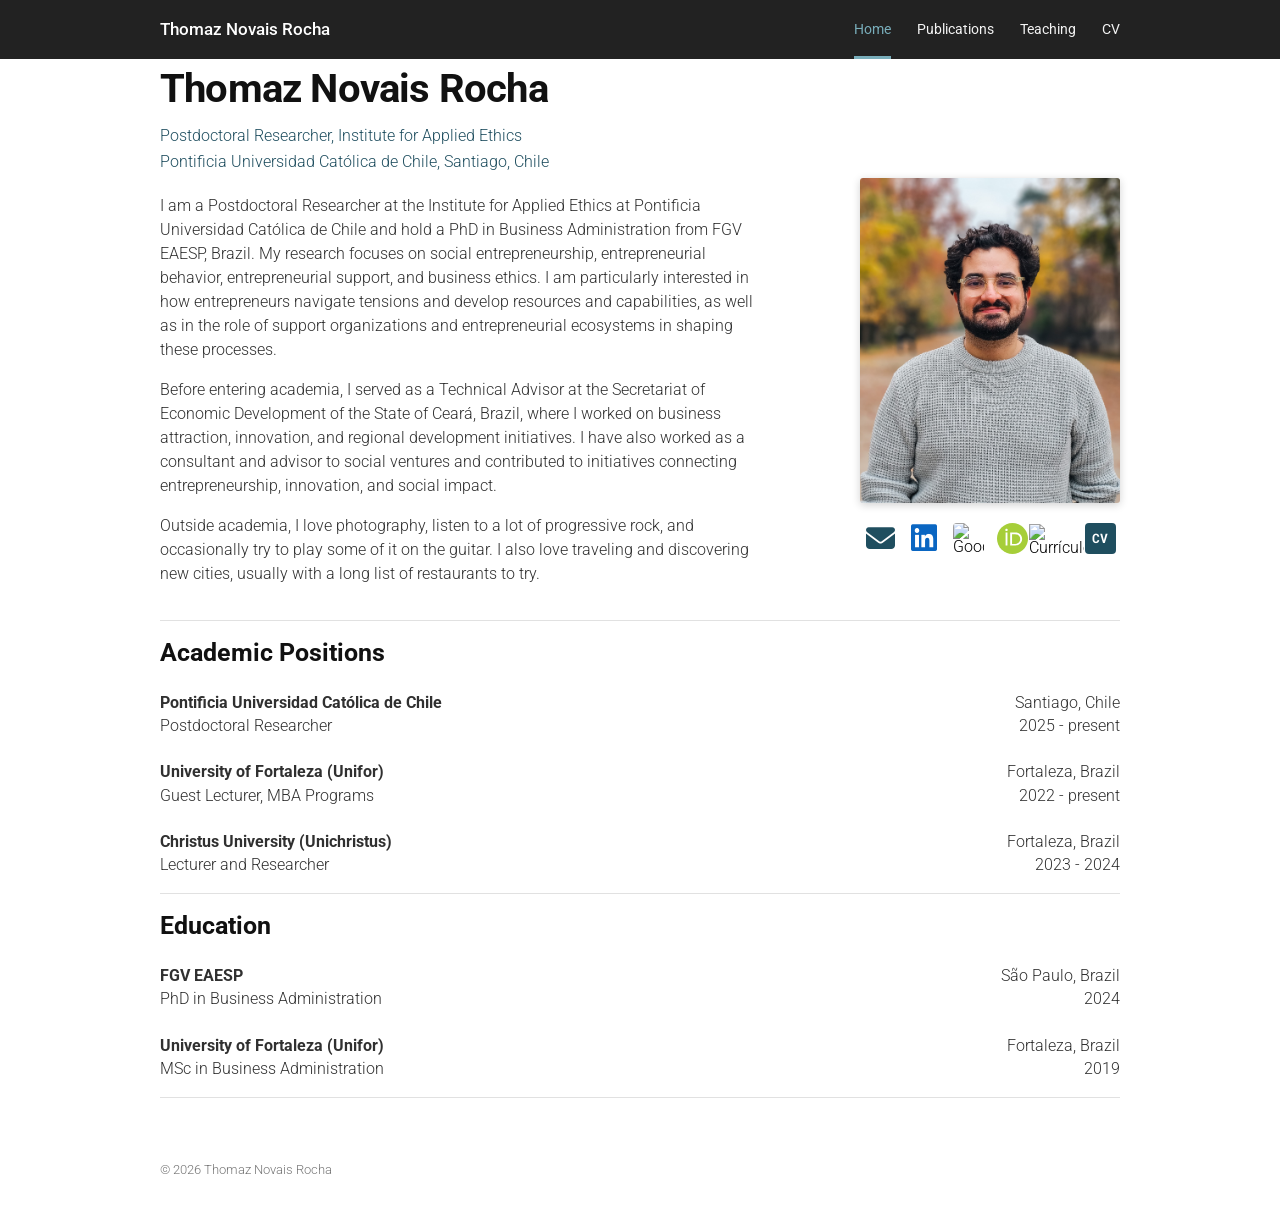
==== commit 76b198be: "Update personal bio" ====
--- a/index.html
+++ b/index.html
@@ -40,7 +40,7 @@
 
           <p>Before entering academia, I served as a Technical Advisor at the Secretariat of Economic Development of the State of Ceará, Brazil, where I worked on business attraction, innovation, and regional development initiatives. I have also worked as a consultant and advisor to social ventures and contributed to initiatives connecting entrepreneurship, innovation, and social impact.</p>
 
-          <p>Outside academia, I love photography, listen to a lot of progressive rock, and occasionally try to play some of it on the guitar. I am also a dog lover, and some of my wildest research ideas tend to emerge during walks with my dog, Mika.</p>
+          <p>Outside academia, I love photography, listen to a lot of progressive rock, and occasionally try to play some of it on the guitar. I also love traveling and discovering new cities, usually with a long list of restaurants to try.</p>
         </div>
       </div>
 
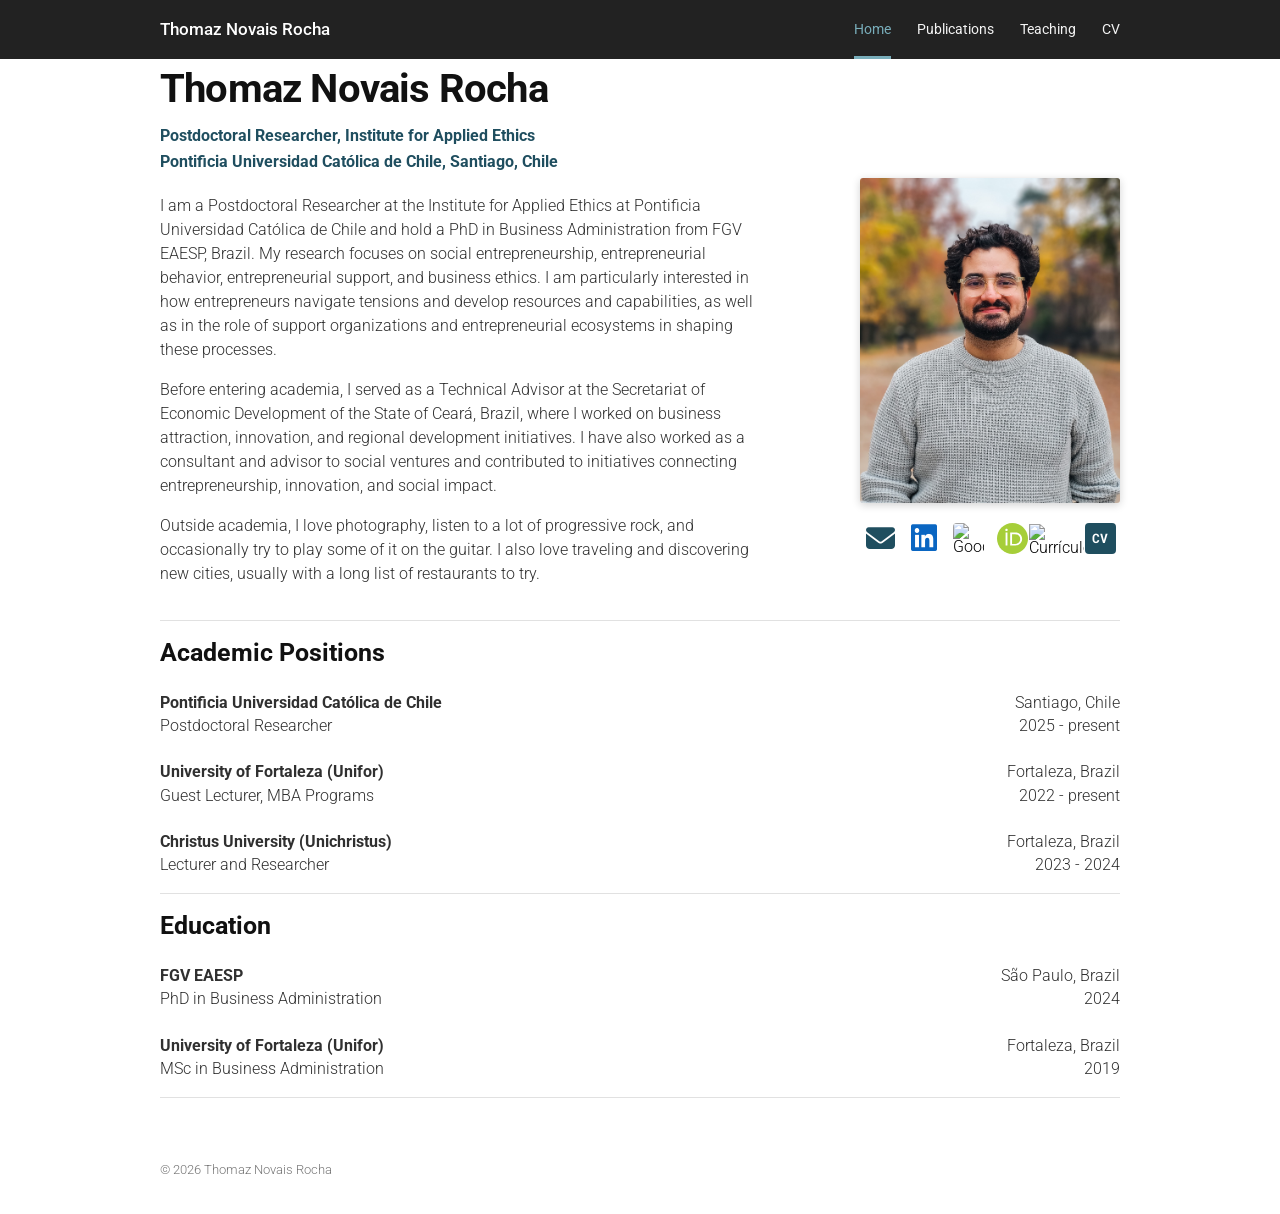
==== commit 7adbe97c: "Refresh homepage stylesheet" ====
--- a/index.html
+++ b/index.html
@@ -12,7 +12,7 @@
   <link rel="preconnect" href="https://fonts.gstatic.com" crossorigin>
   <link href="https://fonts.googleapis.com/css2?family=Roboto+Mono:wght@400;500;700&family=Roboto:wght@300;400;500;700&display=swap" rel="stylesheet">
   <link rel="stylesheet" href="https://cdnjs.cloudflare.com/ajax/libs/font-awesome/6.6.0/css/all.min.css">
-  <link rel="stylesheet" href="styles.css?v=20260915-19">
+  <link rel="stylesheet" href="styles.css?v=20261009-20">
 </head>
 <body>
 <header class="site-header">
--- a/styles.css
+++ b/styles.css
@@ -1 +1 @@
-:root{--ink:#303030;--muted:#555;--line:#e1e1e1;--link:#111;--paper:#fff;--soft:#f7f7f7;--accent:#1f4e5f;--accent-dark:#173b48;--accent-soft:#eef4f5;--accent-line:#cddfe4;--nav:#222;--nav-accent:#79aebb;--max:960px}*{box-sizing:border-box}html{scroll-behavior:smooth}body{margin:0;background:var(--paper);color:var(--ink);font-family:"Roboto",Arial,sans-serif;font-size:16px;font-weight:300;line-height:1.5}.wrap{width:min(calc(100% - 64px),var(--max));margin:0 auto}a{color:var(--link)}header{background:var(--nav)}.top-nav{min-height:58px;display:flex;justify-content:space-between;align-items:center;gap:28px}.site-name{flex:0 0 auto}.site-name a{color:#fff;text-decoration:none;font-size:17px;font-weight:500;line-height:1}.top-nav nav{display:flex;gap:26px;align-items:center;justify-content:flex-end;flex-wrap:wrap}.top-nav nav a{color:#f4f4f4;text-decoration:none;font-size:14px;font-weight:400;padding:19px 0 16px;border-bottom:3px solid transparent;transition:color .15s ease,border-color .15s ease}.top-nav nav a:hover,.top-nav nav a.active{color:var(--nav-accent);border-bottom-color:var(--nav-accent)}main{padding:8px 0 40px}.intro-section{display:grid;grid-template-columns:minmax(0,1fr) 260px;column-gap:42px;align-items:start;padding:0 0 18px;border-top:0}.intro-copy h1{font-size:40px;line-height:1.12;font-weight:700;letter-spacing:-.02em;margin:0 0 10px;color:#111}.intro-copy h1 strong{font-weight:700}.role,.affil{font-size:16px;margin:0;color:var(--accent)}.role{margin-top:12px;font-weight:300}.affil{margin-top:2px;margin-bottom:20px}.bio{max-width:600px;font-size:16px}.bio p{margin:0 0 16px}.profile-panel{padding-top:111px}.photo{width:100%;display:block;border-radius:3px;box-shadow:0 2px 8px rgba(0,0,0,.18);aspect-ratio:4/5;object-fit:cover}.contact-icons{display:flex;justify-content:center;gap:10px;margin-top:18px;align-items:center;flex-wrap:nowrap}.contact-icons a{color:#000;text-decoration:none;line-height:1;display:inline-flex;align-items:center;justify-content:center;width:34px;height:34px;transition:opacity .15s ease,transform .15s ease}.contact-icons a:hover{opacity:.76;transform:translateY(-1px)}.contact-icons .email-link{color:var(--accent);font-size:29px}.contact-icons .linkedin-link{color:#0A66C2;font-size:30px}.logo-link{width:34px;height:34px}.contact-logo{display:block;object-fit:contain}.scholar-logo{width:31px;height:31px;border-radius:4px}.orcid-logo{width:31px;height:31px}.lattes-logo{width:55px;height:29px}.cv-link{color:var(--accent)!important;font-size:0!important}.cv-icon-text{display:inline-flex;align-items:center;justify-content:center;width:31px;height:31px;border-radius:4px;background:var(--accent);color:#fff;font-family:"Roboto Mono",monospace;font-size:13px;font-weight:700;line-height:1;letter-spacing:.03em}.home-rule{border:0;border-top:1px solid var(--line);margin:0}.academic-container{width:100%;display:block;padding:17px 0 17px;font-size:16px;line-height:1.45;overflow:auto}.academic-heading{font-size:25px;font-weight:700;line-height:1.2;margin:0 0 23px;color:#111}.academic-bold{font-weight:700}.bioword1{float:left}.bioword2{float:right;text-align:right}.page{max-width:900px;padding-top:44px}.page h1{font-size:36px;font-weight:400;line-height:1.15;margin:0 0 18px;color:#222}.page-intro{font-size:16px;color:#444;max-width:780px;margin:0 0 38px}.entry{padding:24px 0;border-top:1px solid var(--line)}.entry h2{font-size:21px;font-weight:500;line-height:1.35;margin:0 0 7px;color:#2b2b2b}.entry p{margin:7px 0}.entry a,.page a{color:var(--accent)}.entry a:hover,.page a:hover{text-decoration:underline}.meta,.status{color:#555}.citation{max-width:840px}.citation strong{font-weight:700;color:#222}.badge{display:inline-block;font-family:"Roboto Mono",monospace;font-size:12px;font-weight:400;padding:3px 7px;border:1px solid var(--accent-line);border-radius:2px;background:transparent;color:var(--accent);letter-spacing:.01em}.course-list{margin:14px 0 0;padding-left:22px}.course-list li{margin:8px 0}.course-level{display:inline-block;margin-left:7px;padding:2px 7px;border:1px solid var(--accent-line);border-radius:2px;background:var(--accent-soft);color:var(--accent);font-family:"Roboto Mono",monospace;font-size:10px;font-weight:400;line-height:1.35;letter-spacing:.02em;vertical-align:1px;white-space:nowrap}.cv-page{max-width:960px}.cv-header{display:flex;align-items:center;justify-content:space-between;gap:24px;margin-bottom:20px}.cv-header h1{margin:0}.cv-download{display:inline-flex;align-items:center;justify-content:center;padding:8px 13px;border:1px solid var(--accent);border-radius:2px;background:#fff;color:var(--accent)!important;font-family:"Roboto Mono",monospace;font-size:12px;font-weight:500;letter-spacing:.01em;text-decoration:none;white-space:nowrap;transition:background .15s ease,color .15s ease,border-color .15s ease}.cv-download:hover{background:var(--accent);border-color:var(--accent);color:#fff!important;text-decoration:none!important}.cv-frame{display:block;width:100%;height:calc(100vh - 190px);min-height:720px;border:1px solid var(--line);background:#f5f5f5}.cv-fallback{font-size:14px;color:#666;margin-top:12px}footer{padding:22px 0 34px;color:#777;font-size:13px;margin-top:0}@media(max-width:760px){.wrap{width:min(calc(100% - 36px),var(--max))}.top-nav{min-height:auto;align-items:flex-start;flex-direction:column;gap:8px;padding:14px 0 0}.site-name a{font-size:16px}.top-nav nav{gap:18px;justify-content:flex-start;width:100%}.top-nav nav a{padding:8px 0 11px}.intro-section{grid-template-columns:1fr;gap:26px;padding-bottom:28px}.intro-copy h1{font-size:34px}.bio{max-width:none}.profile-panel{padding-top:0;max-width:300px}.contact-icons{justify-content:flex-start;padding-left:6px;gap:11px;flex-wrap:wrap}.bioword1,.bioword2{float:none;text-align:left}.academic-container br{display:none}.academic-container .bioword2{margin-bottom:10px}.academic-heading{margin-bottom:18px}.page{padding-top:32px}.page h1{font-size:32px}.cv-header{align-items:flex-start}.cv-frame{height:72vh;min-height:540px}}+:root{--ink:#303030;--muted:#555;--line:#e1e1e1;--link:#111;--paper:#fff;--soft:#f7f7f7;--accent:#1f4e5f;--accent-dark:#173b48;--accent-soft:#eef4f5;--accent-line:#cddfe4;--nav:#222;--nav-accent:#79aebb;--max:960px}*{box-sizing:border-box}html{scroll-behavior:smooth}body{margin:0;background:var(--paper);color:var(--ink);font-family:"Roboto",Arial,sans-serif;font-size:16px;font-weight:300;line-height:1.5}.wrap{width:min(calc(100% - 64px),var(--max));margin:0 auto}a{color:var(--link)}header{background:var(--nav)}.top-nav{min-height:58px;display:flex;justify-content:space-between;align-items:center;gap:28px}.site-name{flex:0 0 auto}.site-name a{color:#fff;text-decoration:none;font-size:17px;font-weight:500;line-height:1}.top-nav nav{display:flex;gap:26px;align-items:center;justify-content:flex-end;flex-wrap:wrap}.top-nav nav a{color:#f4f4f4;text-decoration:none;font-size:14px;font-weight:400;padding:19px 0 16px;border-bottom:3px solid transparent;transition:color .15s ease,border-color .15s ease}.top-nav nav a:hover,.top-nav nav a.active{color:var(--nav-accent);border-bottom-color:var(--nav-accent)}main{padding:8px 0 40px}.intro-section{display:grid;grid-template-columns:minmax(0,1fr) 260px;column-gap:42px;align-items:start;padding:0 0 18px;border-top:0}.intro-copy h1{font-size:40px;line-height:1.12;font-weight:700;letter-spacing:-.02em;margin:0 0 10px;color:#111}.intro-copy h1 strong{font-weight:700}.role,.affil{font-size:16px;margin:0;color:var(--accent);font-weight:700}.role{margin-top:12px}.affil{margin-top:2px;margin-bottom:20px}.bio{max-width:600px;font-size:16px}.bio p{margin:0 0 16px}.profile-panel{padding-top:111px}.photo{width:100%;display:block;border-radius:3px;box-shadow:0 2px 8px rgba(0,0,0,.18);aspect-ratio:4/5;object-fit:cover}.contact-icons{display:flex;justify-content:center;gap:10px;margin-top:18px;align-items:center;flex-wrap:nowrap}.contact-icons a{color:#000;text-decoration:none;line-height:1;display:inline-flex;align-items:center;justify-content:center;width:34px;height:34px;transition:opacity .15s ease,transform .15s ease}.contact-icons a:hover{opacity:.76;transform:translateY(-1px)}.contact-icons .email-link{color:var(--accent);font-size:29px}.contact-icons .linkedin-link{color:#0A66C2;font-size:30px}.logo-link{width:34px;height:34px}.contact-logo{display:block;object-fit:contain}.scholar-logo{width:31px;height:31px;border-radius:4px}.orcid-logo{width:31px;height:31px}.lattes-logo{width:55px;height:29px}.cv-link{color:var(--accent)!important;font-size:0!important}.cv-icon-text{display:inline-flex;align-items:center;justify-content:center;width:31px;height:31px;border-radius:4px;background:var(--accent);color:#fff;font-family:"Roboto Mono",monospace;font-size:13px;font-weight:700;line-height:1;letter-spacing:.03em}.home-rule{border:0;border-top:1px solid var(--line);margin:0}.academic-container{width:100%;display:block;padding:17px 0 17px;font-size:16px;line-height:1.45;overflow:auto}.academic-heading{font-size:25px;font-weight:700;line-height:1.2;margin:0 0 23px;color:#111}.academic-bold{font-weight:700}.bioword1{float:left}.bioword2{float:right;text-align:right}.page{max-width:900px;padding-top:44px}.page h1{font-size:36px;font-weight:400;line-height:1.15;margin:0 0 18px;color:#222}.page-intro{font-size:16px;color:#444;max-width:780px;margin:0 0 38px}.entry{padding:24px 0;border-top:1px solid var(--line)}.entry h2{font-size:21px;font-weight:500;line-height:1.35;margin:0 0 7px;color:#2b2b2b}.entry p{margin:7px 0}.entry a,.page a{color:var(--accent)}.entry a:hover,.page a:hover{text-decoration:underline}.meta,.status{color:#555}.citation{max-width:840px}.citation strong{font-weight:700;color:#222}.badge{display:inline-block;font-family:"Roboto Mono",monospace;font-size:12px;font-weight:400;padding:3px 7px;border:1px solid var(--accent-line);border-radius:2px;background:transparent;color:var(--accent);letter-spacing:.01em}.course-list{margin:14px 0 0;padding-left:22px}.course-list li{margin:8px 0}.course-level{display:inline-block;margin-left:7px;padding:2px 7px;border:1px solid var(--accent-line);border-radius:2px;background:var(--accent-soft);color:var(--accent);font-family:"Roboto Mono",monospace;font-size:10px;font-weight:400;line-height:1.35;letter-spacing:.02em;vertical-align:1px;white-space:nowrap}.cv-page{max-width:960px}.cv-header{display:flex;align-items:center;justify-content:space-between;gap:24px;margin-bottom:20px}.cv-header h1{margin:0}.cv-download{display:inline-flex;align-items:center;justify-content:center;padding:8px 13px;border:1px solid var(--accent);border-radius:2px;background:#fff;color:var(--accent)!important;font-family:"Roboto Mono",monospace;font-size:12px;font-weight:500;letter-spacing:.01em;text-decoration:none;white-space:nowrap;transition:background .15s ease,color .15s ease,border-color .15s ease}.cv-download:hover{background:var(--accent);border-color:var(--accent);color:#fff!important;text-decoration:none!important}.cv-frame{display:block;width:100%;height:calc(100vh - 190px);min-height:720px;border:1px solid var(--line);background:#f5f5f5}.cv-fallback{font-size:14px;color:#666;margin-top:12px}footer{padding:22px 0 34px;color:#777;font-size:13px;margin-top:0}@media(max-width:760px){.wrap{width:min(calc(100% - 36px),var(--max))}.top-nav{min-height:auto;align-items:flex-start;flex-direction:column;gap:8px;padding:14px 0 0}.site-name a{font-size:16px}.top-nav nav{gap:18px;justify-content:flex-start;width:100%}.top-nav nav a{padding:8px 0 11px}.intro-section{grid-template-columns:1fr;gap:26px;padding-bottom:28px}.intro-copy h1{font-size:34px}.bio{max-width:none}.profile-panel{padding-top:0;max-width:300px}.contact-icons{justify-content:flex-start;padding-left:6px;gap:11px;flex-wrap:wrap}.bioword1,.bioword2{float:none;text-align:left}.academic-container br{display:none}.academic-container .bioword2{margin-bottom:10px}.academic-heading{margin-bottom:18px}.page{padding-top:32px}.page h1{font-size:32px}.cv-header{align-items:flex-start}.cv-frame{height:72vh;min-height:540px}}
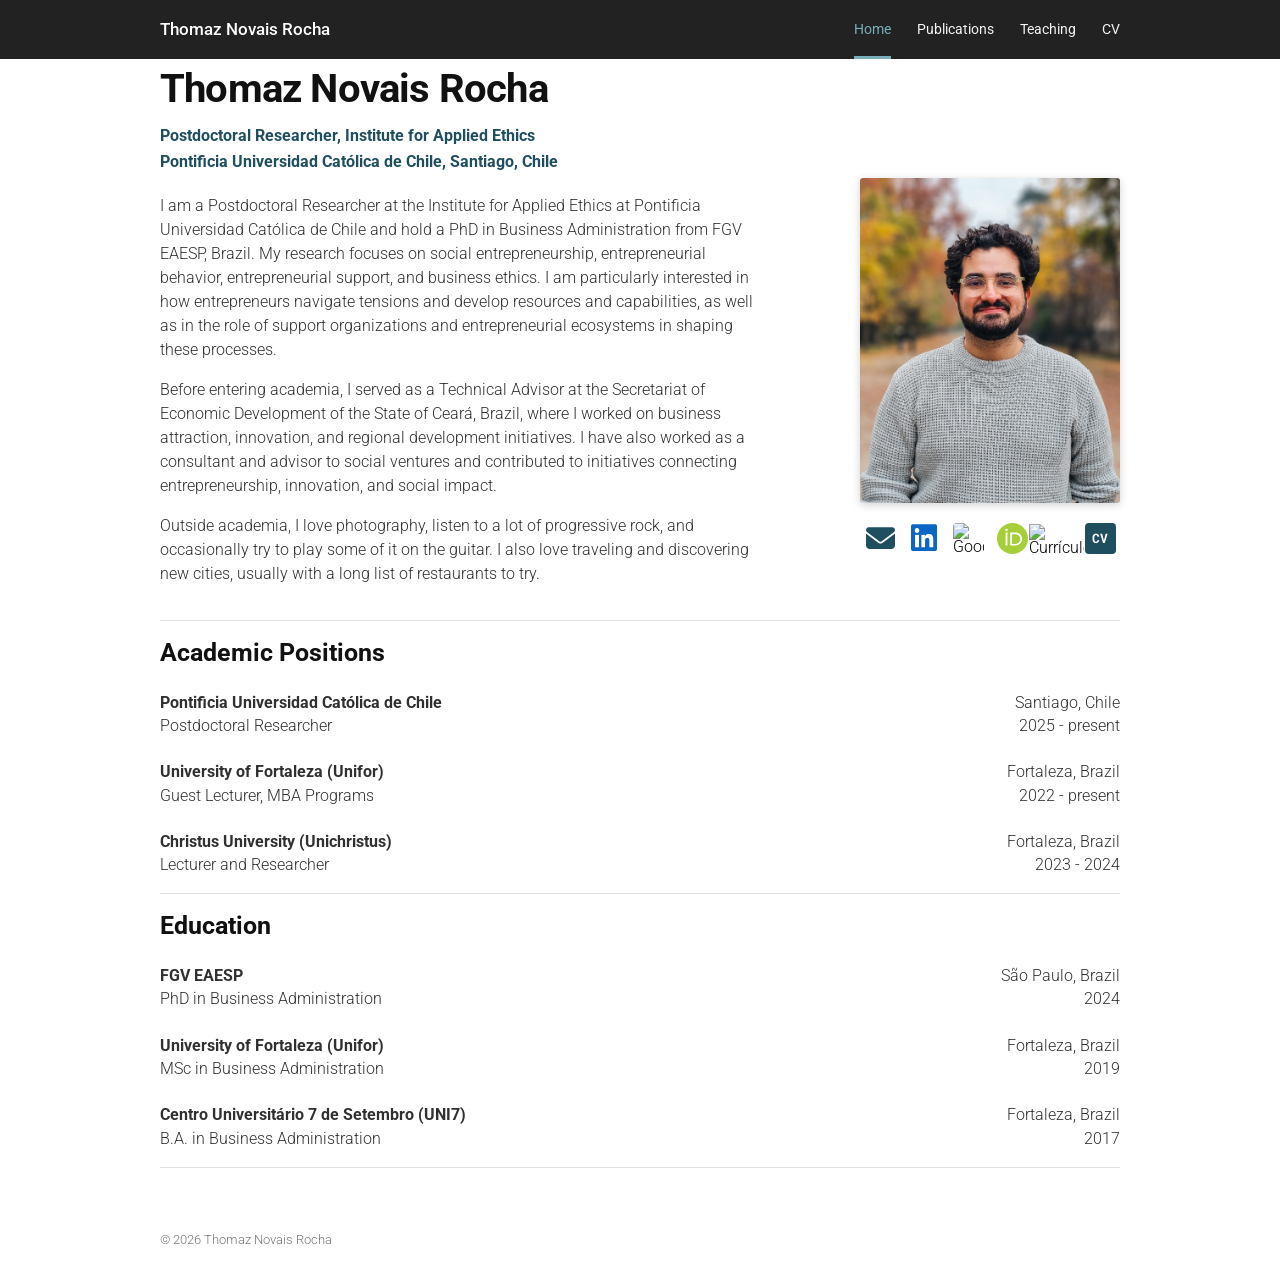
==== commit 7ff85c64: "Add undergraduate education" ====
--- a/index.html
+++ b/index.html
@@ -101,6 +101,13 @@
       <br>
       <div class="bioword1">MSc in Business Administration</div>
       <div class="bioword2">2019</div>
+      <br><br>
+
+      <div class="bioword1 academic-bold">Centro Universitário 7 de Setembro (UNI7)</div>
+      <div class="bioword2">Fortaleza, Brazil</div>
+      <br>
+      <div class="bioword1">B.A. in Business Administration</div>
+      <div class="bioword2">2017</div>
       <br>
     </div>
 
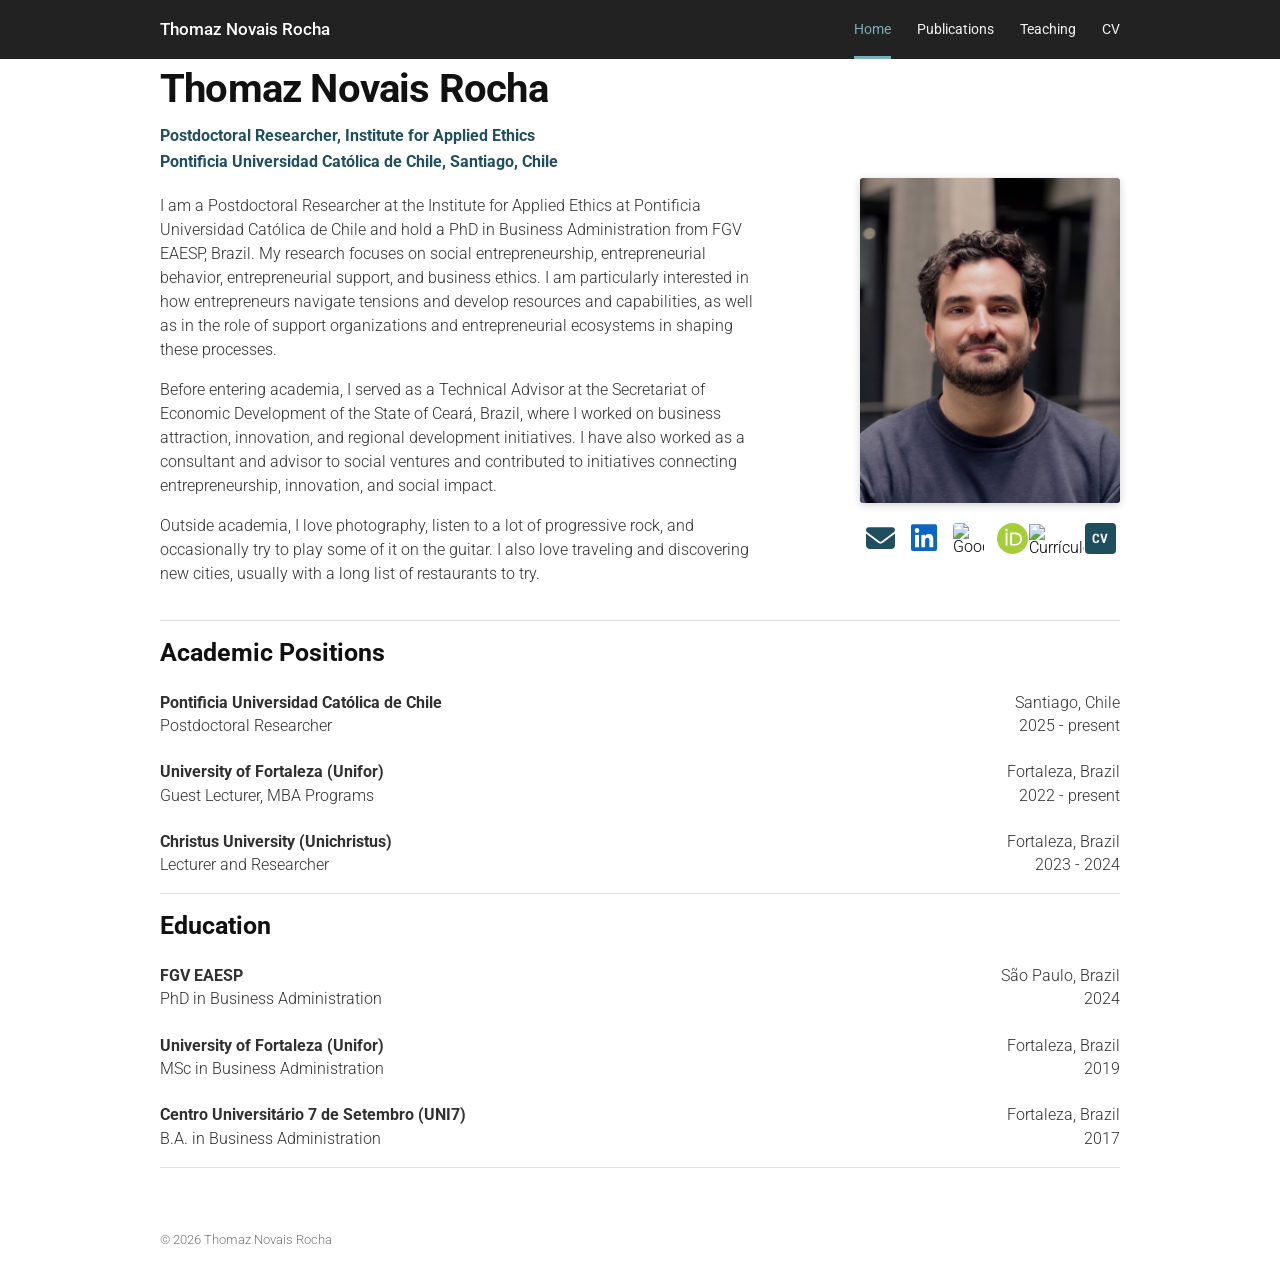
==== commit 4b24ebcd: "Refresh profile photo cache" ====
--- a/index.html
+++ b/index.html
@@ -45,7 +45,7 @@
       </div>
 
       <aside class="profile-panel" aria-label="Profile links">
-        <img class="photo" src="assets/thomaz.jpg" alt="Thomaz Novais Rocha">
+        <img class="photo" src="assets/thomaz.jpg?v=20261023" alt="Thomaz Novais Rocha">
         <div class="contact-icons">
           <a class="email-link" href="mailto:thomaz.novais@uc.cl" aria-label="Email" title="Email"><i class="fa-solid fa-envelope"></i></a>
           <a class="linkedin-link" href="https://www.linkedin.com/in/thomaznr/" target="_blank" rel="noopener" aria-label="LinkedIn" title="LinkedIn"><i class="fa-brands fa-linkedin"></i></a>
